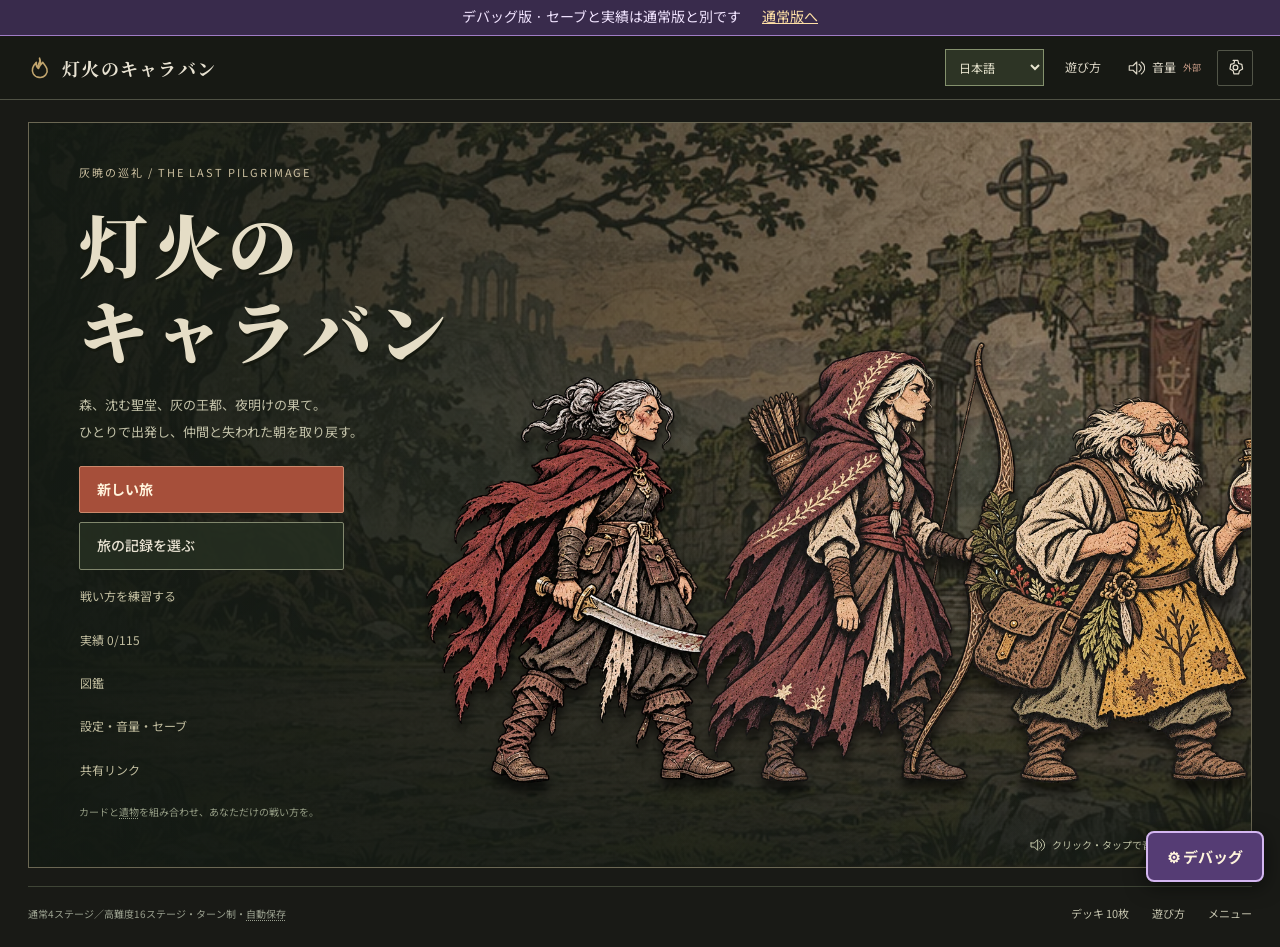
==== game/debug/index.html @ f668fd68 "旧サイトからワンタップで移行できる受け取り画面と旧サイト用パッチを追加 - receive.html：旧サイトから圧縮データ（URLの#以降）またはpostMessageで受け取り、確認後に統合 - " ====
<!doctype html>
<html lang="ja"><head><meta charset="UTF-8"><base href="../"><meta name="robots" content="noindex,nofollow"><meta name="viewport" content="width=device-width,initial-scale=1,viewport-fit=cover"><meta name="theme-color" content="#191a16"><meta name="description" content="夜に沈んだ世界へ最後の灯を運ぶ。敵の意図を読み、3人の旅人と進む戦略型ローグライク。"><title>灯火のキャラバン — デバッグ版</title><link rel="stylesheet" href="style.css?v=46"><link id="mobile-layout-style" rel="stylesheet" href="mobile-current.css?v=46"><link rel="stylesheet" href="boss-combat.css?v=46"><link rel="stylesheet" href="encyclopedia.css?v=46"></head><body><div id="app"></div><div id="modal-root"></div><div id="toast" role="status"></div><div id="announcer" class="sr-only" aria-live="polite"></div><script type="module" src="game-loader.js?v=46"></script></body></html>
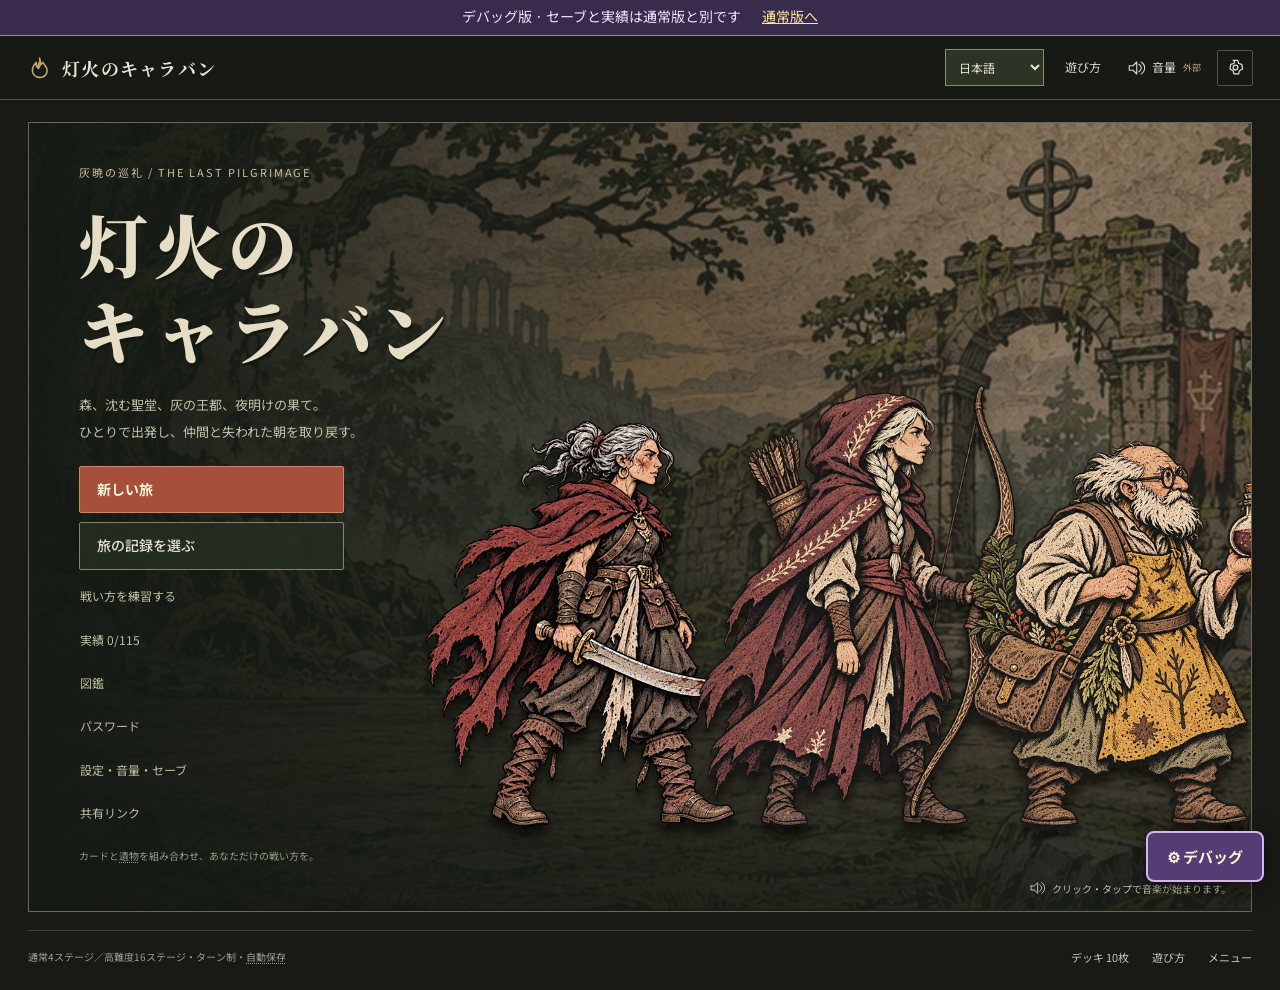
==== commit 9ef664d2: "旅人22人の固有カード構成、敵の耐性・固有能力、逃げる敵、パスワード入力を追加 - 追加の旅人22人のカードを共通テンプレートから旅人ごとの専用構成へ（カードIDは維持） - 特殊カード（秘奥）を全3" ====
--- a/game/debug/index.html
+++ b/game/debug/index.html
@@ -1,2 +1,2 @@
 <!doctype html>
-<html lang="ja"><head><meta charset="UTF-8"><base href="../"><meta name="robots" content="noindex,nofollow"><meta name="viewport" content="width=device-width,initial-scale=1,viewport-fit=cover"><meta name="theme-color" content="#191a16"><meta name="description" content="夜に沈んだ世界へ最後の灯を運ぶ。敵の意図を読み、3人の旅人と進む戦略型ローグライク。"><title>灯火のキャラバン — デバッグ版</title><link rel="stylesheet" href="style.css?v=46"><link id="mobile-layout-style" rel="stylesheet" href="mobile-current.css?v=46"><link rel="stylesheet" href="boss-combat.css?v=46"><link rel="stylesheet" href="encyclopedia.css?v=46"></head><body><div id="app"></div><div id="modal-root"></div><div id="toast" role="status"></div><div id="announcer" class="sr-only" aria-live="polite"></div><script type="module" src="game-loader.js?v=46"></script></body></html>
+<html lang="ja"><head><meta charset="UTF-8"><base href="../"><meta name="robots" content="noindex,nofollow"><meta name="viewport" content="width=device-width,initial-scale=1,viewport-fit=cover"><meta name="theme-color" content="#191a16"><meta name="description" content="夜に沈んだ世界へ最後の灯を運ぶ。敵の意図を読み、3人の旅人と進む戦略型ローグライク。"><title>灯火のキャラバン — デバッグ版</title><link rel="stylesheet" href="style.css?v=49"><link id="mobile-layout-style" rel="stylesheet" href="mobile-current.css?v=49"><link rel="stylesheet" href="boss-combat.css?v=49"><link rel="stylesheet" href="encyclopedia.css?v=49"></head><body><div id="app"></div><div id="modal-root"></div><div id="toast" role="status"></div><div id="announcer" class="sr-only" aria-live="polite"></div><script type="module" src="game-loader.js?v=49"></script></body></html>
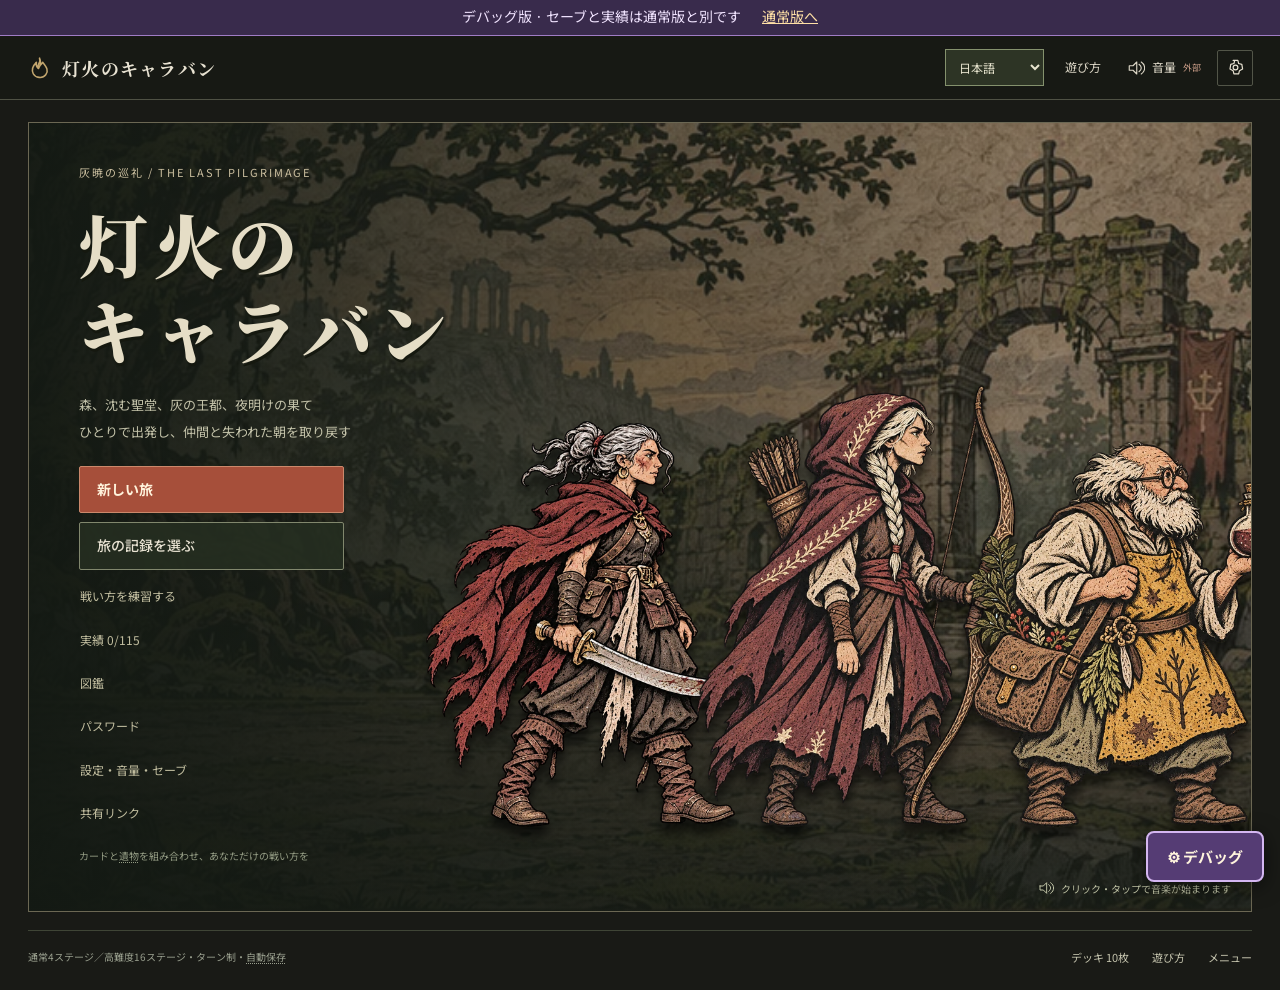
==== commit 6e2edefd: "新キャラ「まおう」(blackparty)、デバッグ図鑑の全解放、戦闘中の場所表示、設定画面の整理、文章の自然化 - まおう：全旅人のカードを借りて戦う。元の持ち主ごとに最初の1枚で気力+1（毎ターン" ====
--- a/game/debug/index.html
+++ b/game/debug/index.html
@@ -1,2 +1,2 @@
 <!doctype html>
-<html lang="ja"><head><meta charset="UTF-8"><base href="../"><meta name="robots" content="noindex,nofollow"><meta name="viewport" content="width=device-width,initial-scale=1,viewport-fit=cover"><meta name="theme-color" content="#191a16"><meta name="description" content="夜に沈んだ世界へ最後の灯を運ぶ。敵の意図を読み、3人の旅人と進む戦略型ローグライク。"><title>灯火のキャラバン — デバッグ版</title><link rel="stylesheet" href="style.css?v=49"><link id="mobile-layout-style" rel="stylesheet" href="mobile-current.css?v=49"><link rel="stylesheet" href="boss-combat.css?v=49"><link rel="stylesheet" href="encyclopedia.css?v=49"></head><body><div id="app"></div><div id="modal-root"></div><div id="toast" role="status"></div><div id="announcer" class="sr-only" aria-live="polite"></div><script type="module" src="game-loader.js?v=49"></script></body></html>
+<html lang="ja"><head><meta charset="UTF-8"><base href="../"><meta name="robots" content="noindex,nofollow"><meta name="viewport" content="width=device-width,initial-scale=1,viewport-fit=cover"><meta name="theme-color" content="#191a16"><meta name="description" content="夜に沈んだ世界へ最後の灯を運ぶ。敵の意図を読み、3人の旅人と進む戦略型ローグライク。"><title>灯火のキャラバン — デバッグ版</title><link rel="stylesheet" href="style.css?v=50"><link id="mobile-layout-style" rel="stylesheet" href="mobile-current.css?v=50"><link rel="stylesheet" href="boss-combat.css?v=50"><link rel="stylesheet" href="encyclopedia.css?v=50"></head><body><div id="app"></div><div id="modal-root"></div><div id="toast" role="status"></div><div id="announcer" class="sr-only" aria-live="polite"></div><script type="module" src="game-loader.js?v=50"></script></body></html>
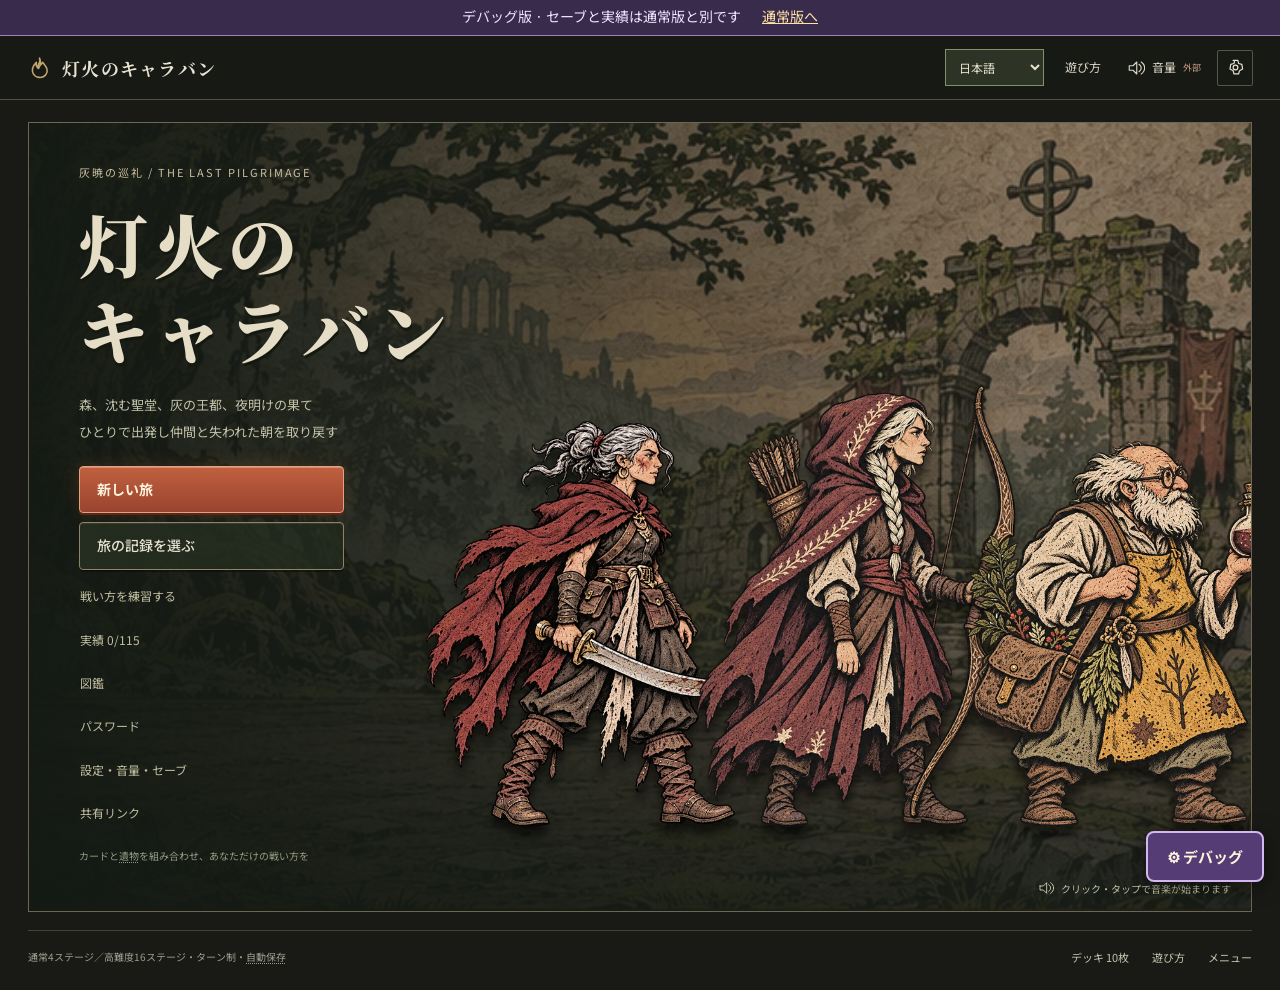
==== commit 2c5975ce: "v51: まおう調整・図鑑並び替え・エフェクトと効果音刷新・文章と翻訳の改善・韓国語追加 Co-Authored-By: Claude Opus 5.5 <noreply@anthropic.com>" ====
--- a/game/debug/index.html
+++ b/game/debug/index.html
@@ -1,2 +1,2 @@
 <!doctype html>
-<html lang="ja"><head><meta charset="UTF-8"><base href="../"><meta name="robots" content="noindex,nofollow"><meta name="viewport" content="width=device-width,initial-scale=1,viewport-fit=cover"><meta name="theme-color" content="#191a16"><meta name="description" content="夜に沈んだ世界へ最後の灯を運ぶ。敵の意図を読み、3人の旅人と進む戦略型ローグライク。"><title>灯火のキャラバン — デバッグ版</title><link rel="stylesheet" href="style.css?v=50"><link id="mobile-layout-style" rel="stylesheet" href="mobile-current.css?v=50"><link rel="stylesheet" href="boss-combat.css?v=50"><link rel="stylesheet" href="encyclopedia.css?v=50"></head><body><div id="app"></div><div id="modal-root"></div><div id="toast" role="status"></div><div id="announcer" class="sr-only" aria-live="polite"></div><script type="module" src="game-loader.js?v=50"></script></body></html>
+<html lang="ja"><head><meta charset="UTF-8"><base href="../"><meta name="robots" content="noindex,nofollow"><meta name="viewport" content="width=device-width,initial-scale=1,viewport-fit=cover"><meta name="theme-color" content="#191a16"><meta name="description" content="夜に沈んだ世界へ最後の灯を運ぶ。敵の意図を読み、3人の旅人と進む戦略型ローグライク。"><title>灯火のキャラバン — デバッグ版</title><link rel="stylesheet" href="style.css?v=51"><link id="mobile-layout-style" rel="stylesheet" href="mobile-current.css?v=51"><link rel="stylesheet" href="boss-combat.css?v=51"><link rel="stylesheet" href="encyclopedia.css?v=51"><link rel="stylesheet" href="polish.css?v=51"></head><body><div id="app"></div><div id="modal-root"></div><div id="toast" role="status"></div><div id="announcer" class="sr-only" aria-live="polite"></div><script type="module" src="game-loader.js?v=51"></script></body></html>
